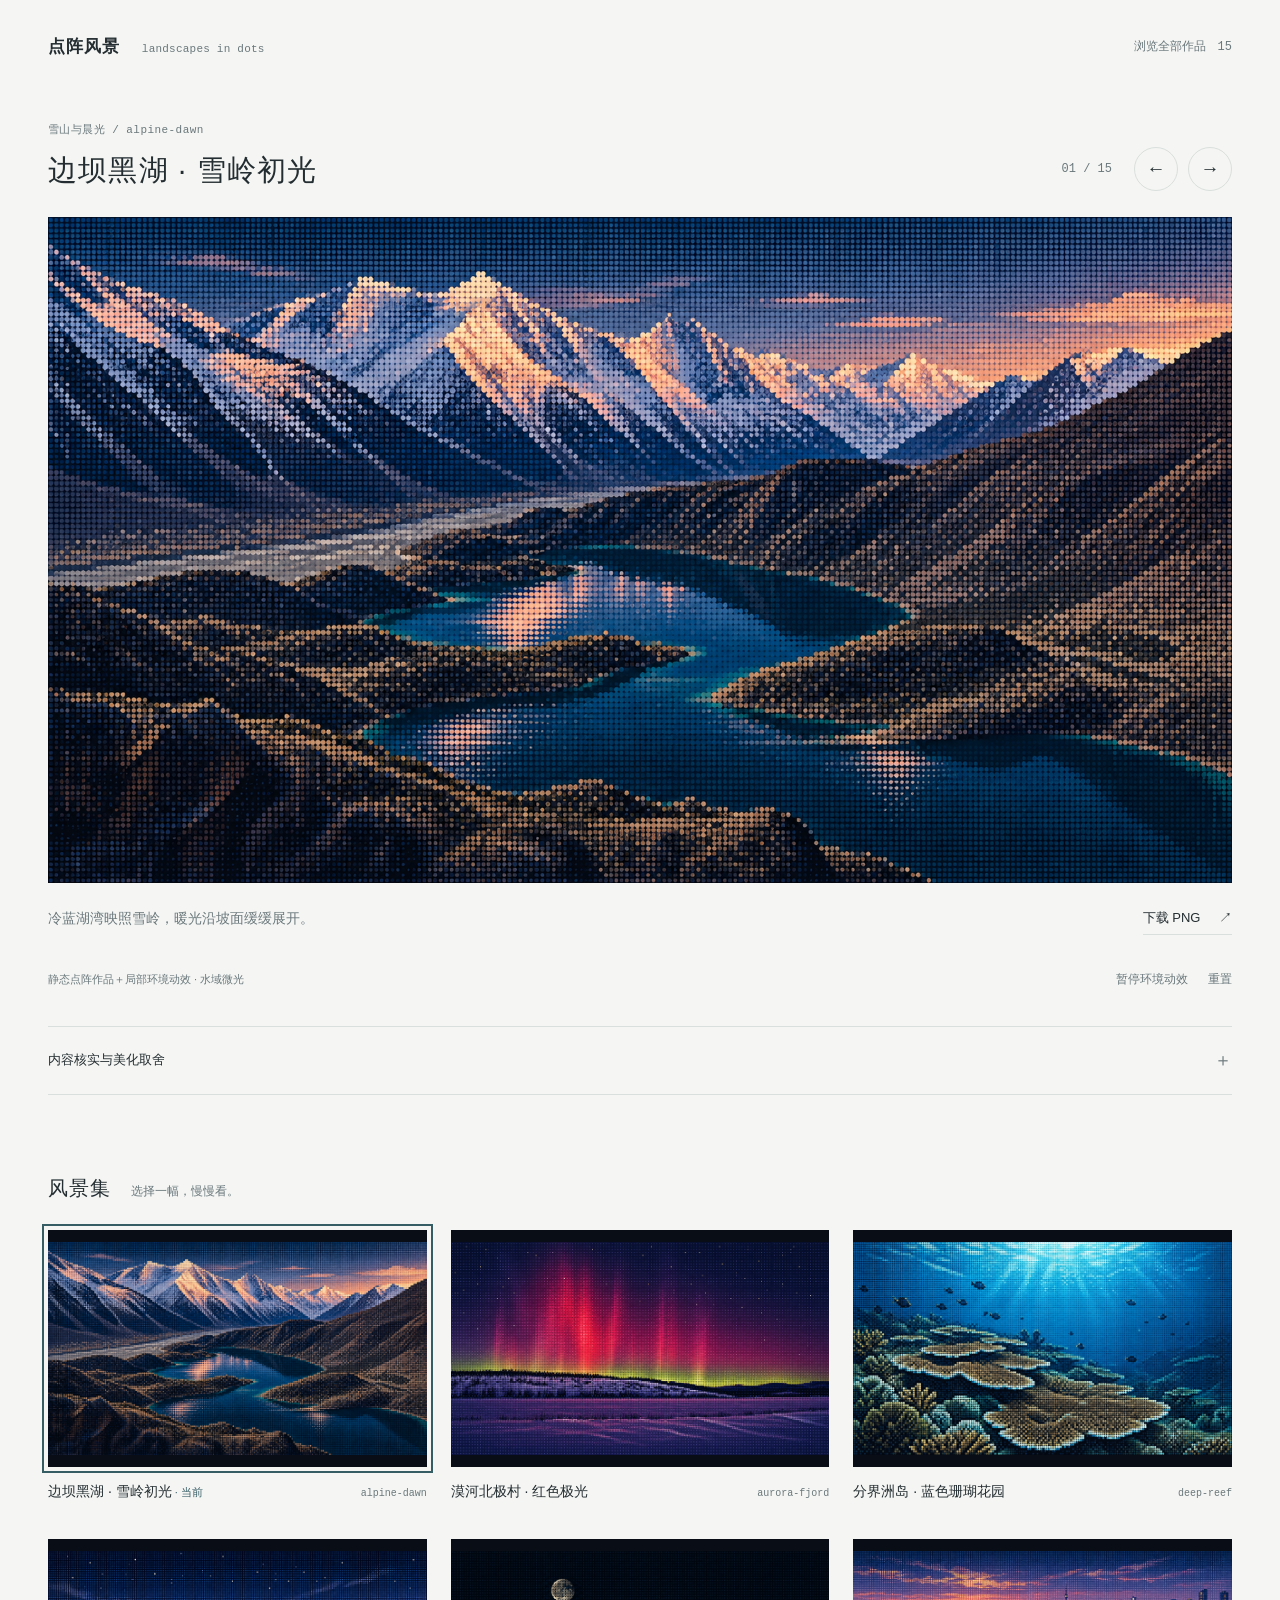
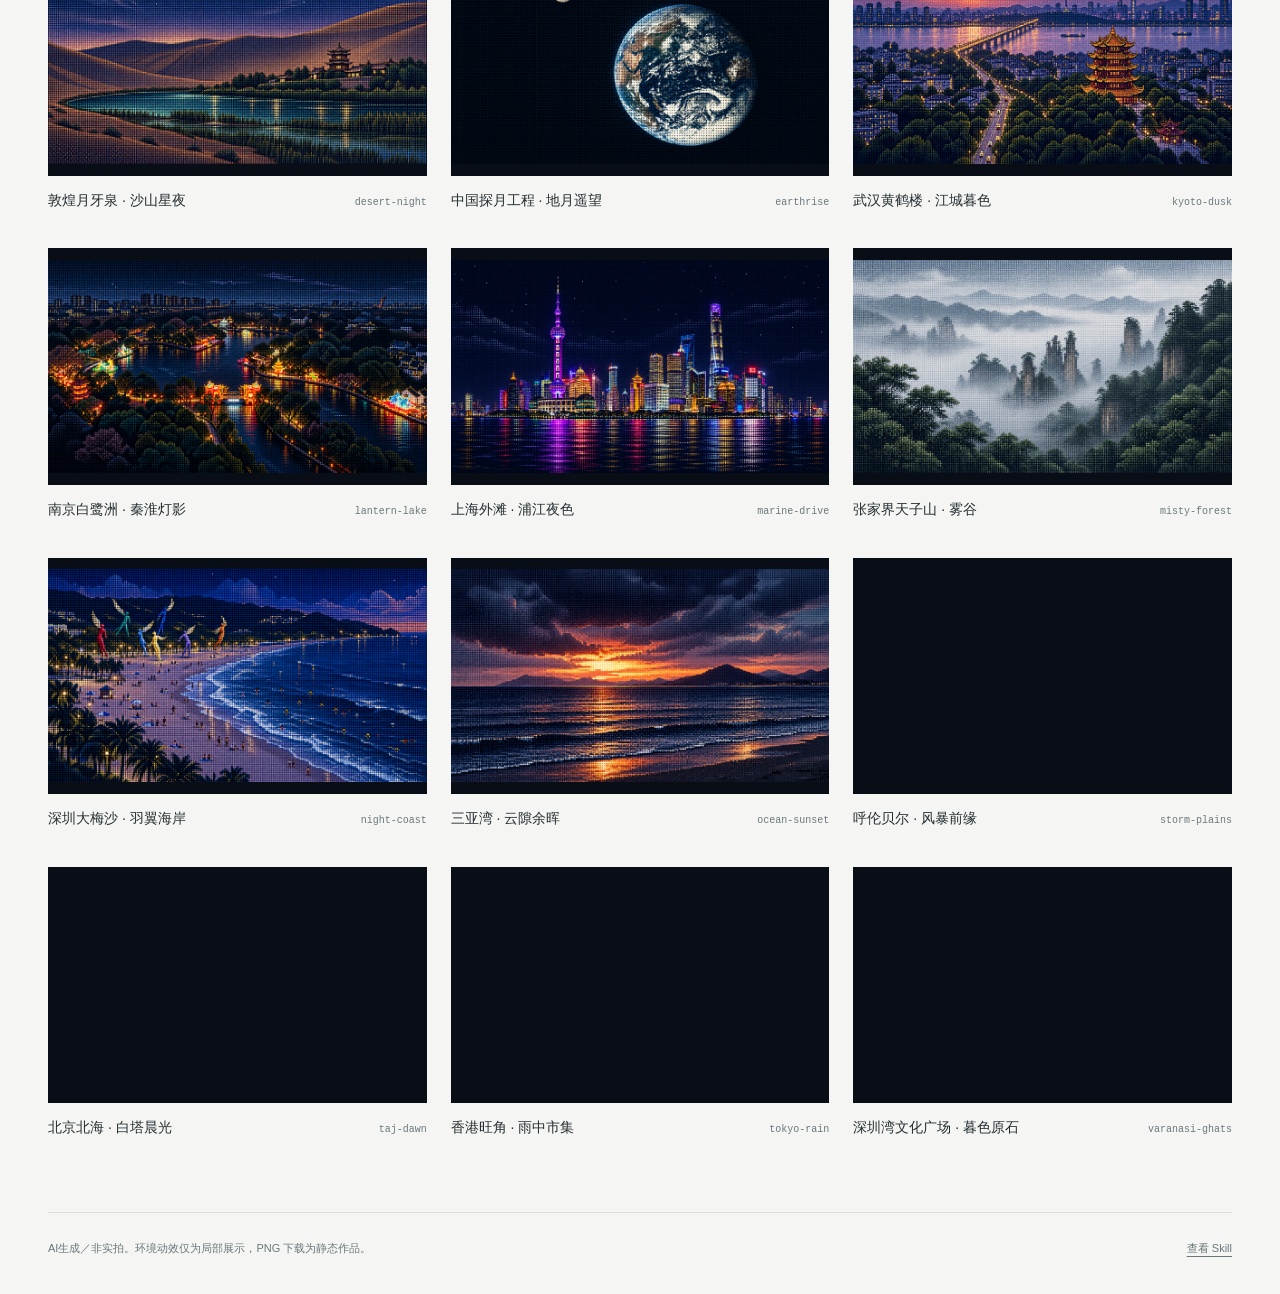
==== examples/index.html @ 98cf699c "Publish verified dot landscape skill and 15 Chinese examples" ====
<!doctype html>
<html lang="zh-CN">
<head>
  <meta charset="utf-8">
  <meta name="viewport" content="width=device-width, initial-scale=1">
  <meta name="color-scheme" content="light">
  <meta name="description" content="十五幅中国主题点阵风景，查看作品、创作取舍与实景依据。">
  <title>中国风景 · 点阵画廊</title>
  <link rel="stylesheet" href="./gallery.css">
  <script type="module" src="./gallery.js"></script>
</head>
<body>
  <a class="skip-link" href="#current-work">跳到当前作品</a>
  <header class="page-header">
    <a class="brand" href="./">点阵风景 <span>landscapes in dots</span></a>
    <a class="collection-link" href="#collection">浏览全部作品 <span id="total-count"></span></a>
  </header>
  <main>
    <section id="current-work" class="current-work" aria-labelledby="work-title">
      <div class="work-heading">
        <div>
          <p class="eyebrow" id="work-base">中国风景 / 点阵转绘</p>
          <h1 id="work-title" tabindex="-1">作品载入中</h1>
        </div>
        <nav class="work-navigation" aria-label="切换作品">
          <span class="counter" id="position">— / —</span>
          <button id="previous" type="button" disabled aria-label="上一张">←</button>
          <button id="next" type="button" disabled aria-label="下一张">→</button>
        </nav>
      </div>
      <div class="artwork">
        <div class="stage" id="stage" hidden>
          <img id="main-image" alt="" decoding="async">
          <canvas id="environment" aria-hidden="true" hidden></canvas>
        </div>
        <p class="image-status" id="image-status" role="status">正在读取作品目录…</p>
      </div>
      <div class="work-footer">
        <p class="description" id="work-description"></p>
        <a id="download" class="download" aria-disabled="true">下载 PNG <span aria-hidden="true">↗</span></a>
      </div>
      <div class="motion-bar">
        <p id="motion-label">静态点阵作品</p>
        <div class="motion-actions">
          <button id="motion-toggle" type="button" disabled aria-pressed="false">播放环境动效</button>
          <button id="motion-reset" type="button" disabled>重置</button>
        </div>
      </div>
      <details id="creation-details" class="creation-details">
        <summary>内容核实与美化取舍 <span aria-hidden="true">＋</span></summary>
        <div class="detail-grid">
          <section><h2>场景与要素</h2><div id="preserve"></div><a id="source-link" target="_blank" rel="noopener noreferrer" hidden>查看实景依据 ↗</a></section>
          <section><h2>美化取舍</h2><div id="art-direction"></div><div id="creative-changes"></div></section>
          <section><h2>绘制方法</h2><div id="techniques"></div><p class="detail-note">借鉴绘制方法与表现重点，场景内容以本作品主题为准。</p></section>
        </div>
      </details>
    </section>
    <section id="collection" class="collection" aria-labelledby="collection-title">
      <div class="collection-heading"><h2 id="collection-title">风景集</h2><p>选择一幅，慢慢看。</p></div>
      <p id="collection-status" role="status"></p>
      <div id="cards" class="cards"></div>
    </section>
  </main>
  <footer class="page-footer"><p>AI生成／非实拍。环境动效仅为局部展示，PNG 下载为静态作品。</p><a href="../SKILL.md">查看 Skill</a></footer>
  <noscript><p class="noscript">请启用 JavaScript 以读取作品目录、切换作品和下载图片。</p></noscript>
</body>
</html>
---- examples/gallery.css ----
:root {
  --paper: #f5f6f4;
  --ink: #242d31;
  --muted: #6a777b;
  --line: #d9dfdc;
  --accent: #365c64;
  --stage: #090d16;
  --body: -apple-system, BlinkMacSystemFont, "PingFang SC", "Microsoft YaHei", sans-serif;
  --mono: "SFMono-Regular", Consolas, "Liberation Mono", monospace;
}
* { box-sizing: border-box; }
[hidden] { display: none !important; }
html { scroll-padding-top: 28px; }
body { margin: 0; background: var(--paper); color: var(--ink); font: 15px/1.75 var(--body); }
a { color: inherit; text-underline-offset: 4px; }
button, a { -webkit-tap-highlight-color: transparent; }
button { font: inherit; color: inherit; cursor: pointer; }
button:disabled { cursor: default; opacity: .4; }
:focus-visible { outline: 2px solid var(--accent); outline-offset: 5px; }
.skip-link { position: fixed; top: 8px; left: 12px; z-index: 5; padding: 10px 16px; background: var(--paper); transform: translateY(-150%); }
.skip-link:focus { transform: none; }
.page-header, main, .page-footer { width: min(1440px, calc(100% - 96px)); margin-inline: auto; }
.page-header { display: flex; justify-content: space-between; align-items: center; gap: 24px; padding-block: 32px; }
.brand { text-decoration: none; font-size: 17px; font-weight: 600; letter-spacing: .06em; }
.brand span { margin-left: 16px; font: 11px var(--mono); font-weight: 400; letter-spacing: .02em; color: var(--muted); }
.collection-link { text-decoration: none; font-size: 12px; color: var(--muted); white-space: nowrap; }
.collection-link span { font-family: var(--mono); margin-left: 8px; }
.current-work { padding-top: 28px; }
.work-heading { display: flex; align-items: flex-end; justify-content: space-between; gap: 24px; margin-bottom: 26px; }
.eyebrow { color: var(--muted); font: 11px/1.6 var(--mono); letter-spacing: .04em; margin: 0 0 10px; }
h1 { font-size: clamp(24px, 2.3vw, 34px); line-height: 1.4; letter-spacing: .04em; font-weight: 500; margin: 0; }
.work-navigation { display: flex; align-items: center; gap: 10px; flex-shrink: 0; }
.counter { font: 12px var(--mono); color: var(--muted); margin-right: 12px; }
.work-navigation button { width: 44px; height: 44px; border: 1px solid var(--line); background: transparent; border-radius: 50%; font-size: 19px; }
.work-navigation button:hover:not(:disabled) { border-color: var(--accent); background: #e8eeeb; }
.artwork { display: flex; justify-content: center; align-items: center; min-height: 240px; }
.stage { position: relative; max-width: 100%; margin: 0; line-height: 0; background: var(--stage); }
.stage img { display: block; width: auto; height: auto; max-width: 100%; max-height: min(78vh, 1040px); object-fit: contain; }
.stage canvas { position: absolute; inset: 0; width: 100%; height: 100%; pointer-events: none; }
.image-status { margin: 0; padding: 64px 24px; color: var(--muted); font-size: 14px; text-align: center; line-height: 1.9; }
.work-footer { display: flex; align-items: flex-start; justify-content: space-between; gap: 32px; margin-top: 22px; }
.description { margin: 0; max-width: 760px; color: var(--muted); font-size: 14px; line-height: 1.9; }
.download { flex-shrink: 0; font-size: 13px; text-decoration: none; padding: 2px 0 4px; border-bottom: 1px solid var(--line); }
.download span { margin-left: 15px; }
.download[aria-disabled="true"] { color: var(--muted); opacity: .45; pointer-events: none; }
.motion-bar { margin-top: 26px; display: flex; align-items: center; justify-content: space-between; gap: 20px; color: var(--muted); font-size: 11px; }
.motion-bar p { margin: 0; }
.motion-actions { display: flex; gap: 20px; flex-shrink: 0; }
.motion-actions button { border: 0; padding: 8px 0; background: none; font-size: 12px; }
.creation-details { margin-top: 28px; border-top: 1px solid var(--line); border-bottom: 1px solid var(--line); }
.creation-details summary { display: flex; justify-content: space-between; align-items: center; cursor: pointer; padding: 18px 0; font-size: 13px; list-style: none; }
.creation-details summary::-webkit-details-marker { display: none; }
.creation-details summary span { color: var(--muted); font-size: 18px; }
.creation-details[open] summary span { transform: rotate(45deg); }
.detail-grid { display: grid; grid-template-columns: 1fr 1.2fr 1fr; gap: 40px; padding: 8px 0 30px; font-size: 13px; line-height: 1.9; color: var(--muted); overflow-wrap: anywhere; }
.detail-grid h2 { color: var(--ink); font-size: 12px; font-weight: 500; margin: 0 0 12px; }
.detail-grid p { margin: 0 0 10px; }
.detail-grid ul { padding-left: 17px; margin: 0 0 12px; }
.detail-grid li + li { margin-top: 5px; }
.detail-grid a { font-size: 12px; color: var(--accent); }
.detail-note { font-size: 11px; opacity: .85; }
.collection { margin-top: 76px; }
.collection-heading { display: flex; align-items: baseline; gap: 20px; margin-bottom: 24px; }
.collection-heading h2 { font-weight: 500; font-size: 20px; margin: 0; letter-spacing: .05em; }
.collection-heading p { color: var(--muted); font-size: 12px; margin: 0; }
#collection-status { color: var(--muted); font-size: 13px; }
#collection-status:empty { display: none; }
.cards { display: grid; grid-template-columns: repeat(3, minmax(0, 1fr)); gap: 36px 24px; }
.card { display: block; text-align: left; border: 0; background: none; padding: 0; width: 100%; }
.thumbnail { aspect-ratio: 16 / 10; display: flex; align-items: center; justify-content: center; background: #e6eae7; position: relative; overflow: hidden; }
.thumbnail img { width: 100%; height: 100%; display: block; object-fit: contain; background: var(--stage); }
.thumbnail-status { position: absolute; padding: 16px; color: var(--muted); font-size: 12px; text-align: center; }
.card-caption { margin-top: 12px; display: flex; justify-content: space-between; gap: 10px; align-items: baseline; }
.card-title { font-size: 14px; font-weight: 500; }
.card-base { font: 10px/1.5 var(--mono); color: var(--muted); overflow-wrap: anywhere; }
.card[aria-current="true"] .card-title::after { content: " · 当前"; color: var(--accent); font-size: 11px; }
.card[aria-current="true"] .thumbnail { outline: 2px solid var(--accent); outline-offset: 4px; }
.page-footer { margin-top: 72px; padding-block: 26px 36px; border-top: 1px solid var(--line); display: flex; justify-content: space-between; gap: 24px; color: var(--muted); font-size: 11px; }
.page-footer p { margin: 0; }
.page-footer a { white-space: nowrap; }
.noscript { padding: 24px; }
@media (min-width: 1700px) { .cards { grid-template-columns: repeat(5, minmax(0, 1fr)); } }
@media (max-width: 900px) {
  .page-header, main, .page-footer { width: calc(100% - 48px); }
  .brand span { display: none; }
  .detail-grid { grid-template-columns: 1fr 1fr; gap: 26px; }
  .cards { gap: 28px 18px; }
  .card-caption { display: block; }
  .card-base { display: block; margin-top: 4px; }
}
@media (max-width: 600px) {
  .page-header, main, .page-footer { width: calc(100% - 32px); }
  .page-header { padding-block: 22px; gap: 12px; }
  .brand { font-size: 15px; }
  .collection-link { font-size: 11px; }
  .current-work { padding-top: 16px; }
  .work-heading { align-items: flex-start; gap: 12px; margin-bottom: 20px; }
  h1 { font-size: 23px; }
  .eyebrow { font-size: 10px; }
  .work-navigation { gap: 6px; flex-wrap: wrap; justify-content: flex-end; max-width: 90px; }
  .counter { width: 100%; margin: 0 0 5px; text-align: right; font-size: 10px; }
  .work-navigation button { width: 36px; height: 36px; }
  .artwork { min-height: 180px; }
  .work-footer { gap: 16px; }
  .description { font-size: 13px; }
  .download { font-size: 11px; }
  .download span { margin-left: 5px; }
  .motion-bar { align-items: flex-start; flex-direction: column; gap: 4px; margin-top: 18px; }
  .detail-grid { grid-template-columns: 1fr; gap: 22px; }
  .collection { margin-top: 48px; }
  .cards { grid-template-columns: repeat(2, minmax(0, 1fr)); gap: 26px 14px; }
  .card-title { font-size: 13px; }
  .card-base { font-size: 9px; }
  .page-footer { margin-top: 48px; gap: 18px; }
}
@media (prefers-reduced-motion: reduce) { *, *::before, *::after { scroll-behavior: auto !important; } }
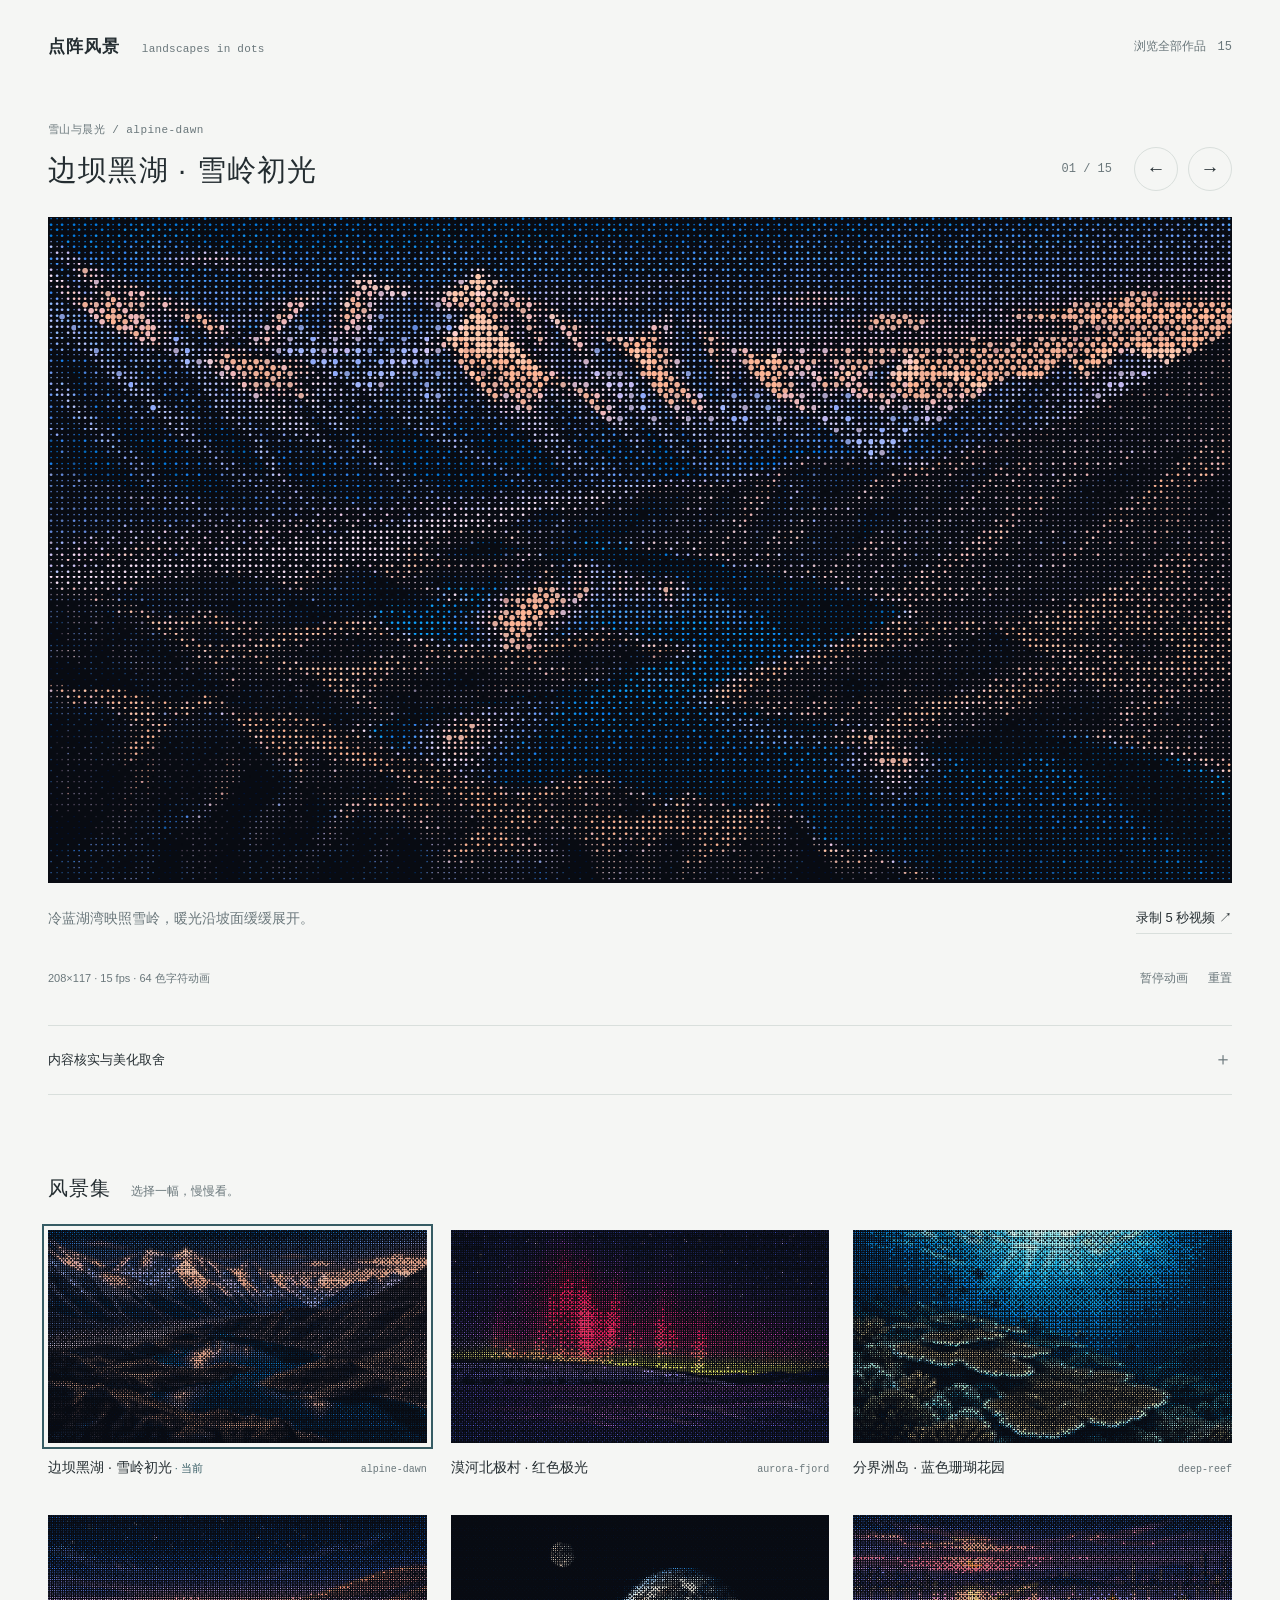
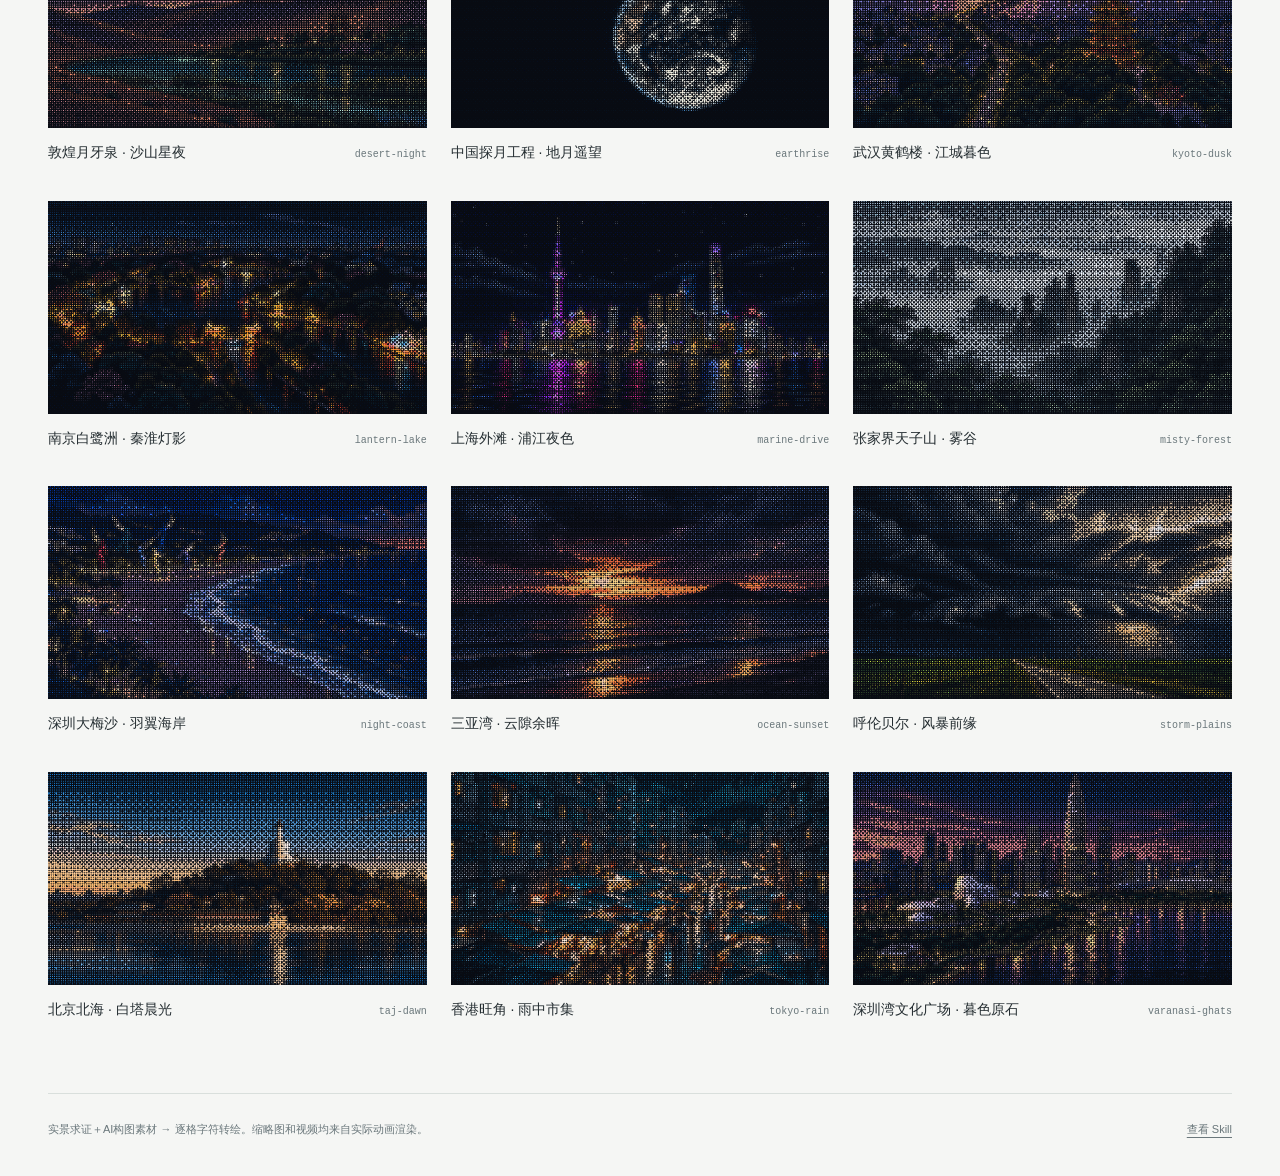
==== commit be147286: "Render and verify actual character animations instead of PNG overlays" ====
--- a/examples/index.html
+++ b/examples/index.html
@@ -4,7 +4,7 @@
   <meta charset="utf-8">
   <meta name="viewport" content="width=device-width, initial-scale=1">
   <meta name="color-scheme" content="light">
-  <meta name="description" content="十五幅中国主题点阵风景，查看作品、创作取舍与实景依据。">
+  <meta name="description" content="十五幅中国主题字符点阵动画，查看作品、创作取舍与实景依据。">
   <title>中国风景 · 点阵画廊</title>
   <link rel="stylesheet" href="./gallery.css">
   <script type="module" src="./gallery.js"></script>
@@ -30,22 +30,22 @@
       </div>
       <div class="artwork">
         <div class="stage" id="stage" hidden>
-          <img id="main-image" alt="" decoding="async">
-          <canvas id="environment" aria-hidden="true" hidden></canvas>
+          <canvas id="ascii-canvas" role="img" aria-label="字符点阵动画"></canvas>
         </div>
         <p class="image-status" id="image-status" role="status">正在读取作品目录…</p>
       </div>
       <div class="work-footer">
         <p class="description" id="work-description"></p>
-        <a id="download" class="download" aria-disabled="true">下载 PNG <span aria-hidden="true">↗</span></a>
+        <button id="download" class="download" type="button" disabled>录制 5 秒视频 ↗</button>
       </div>
       <div class="motion-bar">
-        <p id="motion-label">静态点阵作品</p>
+        <p id="motion-label">逐格字符动画</p>
         <div class="motion-actions">
-          <button id="motion-toggle" type="button" disabled aria-pressed="false">播放环境动效</button>
+          <button id="motion-toggle" type="button" disabled aria-pressed="false">播放动画</button>
           <button id="motion-reset" type="button" disabled>重置</button>
         </div>
       </div>
+      <div class="export-bar"><p id="export-status" role="status"></p><a id="video-file" hidden>保存动画</a></div>
       <details id="creation-details" class="creation-details">
         <summary>内容核实与美化取舍 <span aria-hidden="true">＋</span></summary>
         <div class="detail-grid">
@@ -61,7 +61,7 @@
       <div id="cards" class="cards"></div>
     </section>
   </main>
-  <footer class="page-footer"><p>AI生成／非实拍。环境动效仅为局部展示，PNG 下载为静态作品。</p><a href="../SKILL.md">查看 Skill</a></footer>
-  <noscript><p class="noscript">请启用 JavaScript 以读取作品目录、切换作品和下载图片。</p></noscript>
+  <footer class="page-footer"><p>实景求证＋AI构图素材 → 逐格字符转绘。缩略图和视频均来自实际动画渲染。</p><a href="../SKILL.md">查看 Skill</a></footer>
+  <noscript><p class="noscript">请启用 JavaScript 以读取作品目录、切换作品和保存动画。</p></noscript>
 </body>
 </html>
--- a/examples/gallery.css
+++ b/examples/gallery.css
@@ -34,15 +34,14 @@
 .work-navigation button { width: 44px; height: 44px; border: 1px solid var(--line); background: transparent; border-radius: 50%; font-size: 19px; }
 .work-navigation button:hover:not(:disabled) { border-color: var(--accent); background: #e8eeeb; }
 .artwork { display: flex; justify-content: center; align-items: center; min-height: 240px; }
-.stage { position: relative; max-width: 100%; margin: 0; line-height: 0; background: var(--stage); }
-.stage img { display: block; width: auto; height: auto; max-width: 100%; max-height: min(78vh, 1040px); object-fit: contain; }
-.stage canvas { position: absolute; inset: 0; width: 100%; height: 100%; pointer-events: none; }
+.stage { width: 100%; margin: 0; line-height: 0; background: var(--stage); }
+.stage canvas { display: block; width: 100%; aspect-ratio: 208 / 117; }
 .image-status { margin: 0; padding: 64px 24px; color: var(--muted); font-size: 14px; text-align: center; line-height: 1.9; }
 .work-footer { display: flex; align-items: flex-start; justify-content: space-between; gap: 32px; margin-top: 22px; }
 .description { margin: 0; max-width: 760px; color: var(--muted); font-size: 14px; line-height: 1.9; }
-.download { flex-shrink: 0; font-size: 13px; text-decoration: none; padding: 2px 0 4px; border-bottom: 1px solid var(--line); }
+.download { flex-shrink: 0; font-size: 13px; text-decoration: none; padding: 2px 0 4px; background: none; border: 0; border-bottom: 1px solid var(--line); }
 .download span { margin-left: 15px; }
-.download[aria-disabled="true"] { color: var(--muted); opacity: .45; pointer-events: none; }
+.download:disabled { color: var(--muted); opacity: .45; pointer-events: none; }
 .motion-bar { margin-top: 26px; display: flex; align-items: center; justify-content: space-between; gap: 20px; color: var(--muted); font-size: 11px; }
 .motion-bar p { margin: 0; }
 .motion-actions { display: flex; gap: 20px; flex-shrink: 0; }
@@ -67,8 +66,8 @@
 #collection-status:empty { display: none; }
 .cards { display: grid; grid-template-columns: repeat(3, minmax(0, 1fr)); gap: 36px 24px; }
 .card { display: block; text-align: left; border: 0; background: none; padding: 0; width: 100%; }
-.thumbnail { aspect-ratio: 16 / 10; display: flex; align-items: center; justify-content: center; background: #e6eae7; position: relative; overflow: hidden; }
-.thumbnail img { width: 100%; height: 100%; display: block; object-fit: contain; background: var(--stage); }
+.thumbnail { aspect-ratio: 208 / 117; display: flex; align-items: center; justify-content: center; background: #e6eae7; position: relative; overflow: hidden; }
+.thumbnail canvas { width: 100%; display: block; background: var(--stage); }
 .thumbnail-status { position: absolute; padding: 16px; color: var(--muted); font-size: 12px; text-align: center; }
 .card-caption { margin-top: 12px; display: flex; justify-content: space-between; gap: 10px; align-items: baseline; }
 .card-title { font-size: 14px; font-weight: 500; }
@@ -114,3 +113,7 @@
   .page-footer { margin-top: 48px; gap: 18px; }
 }
 @media (prefers-reduced-motion: reduce) { *, *::before, *::after { scroll-behavior: auto !important; } }
+
+.export-bar { color: var(--muted); font-size: 12px; }
+.export-bar p:empty { display: none; }
+.export-bar a { color: var(--accent); }
